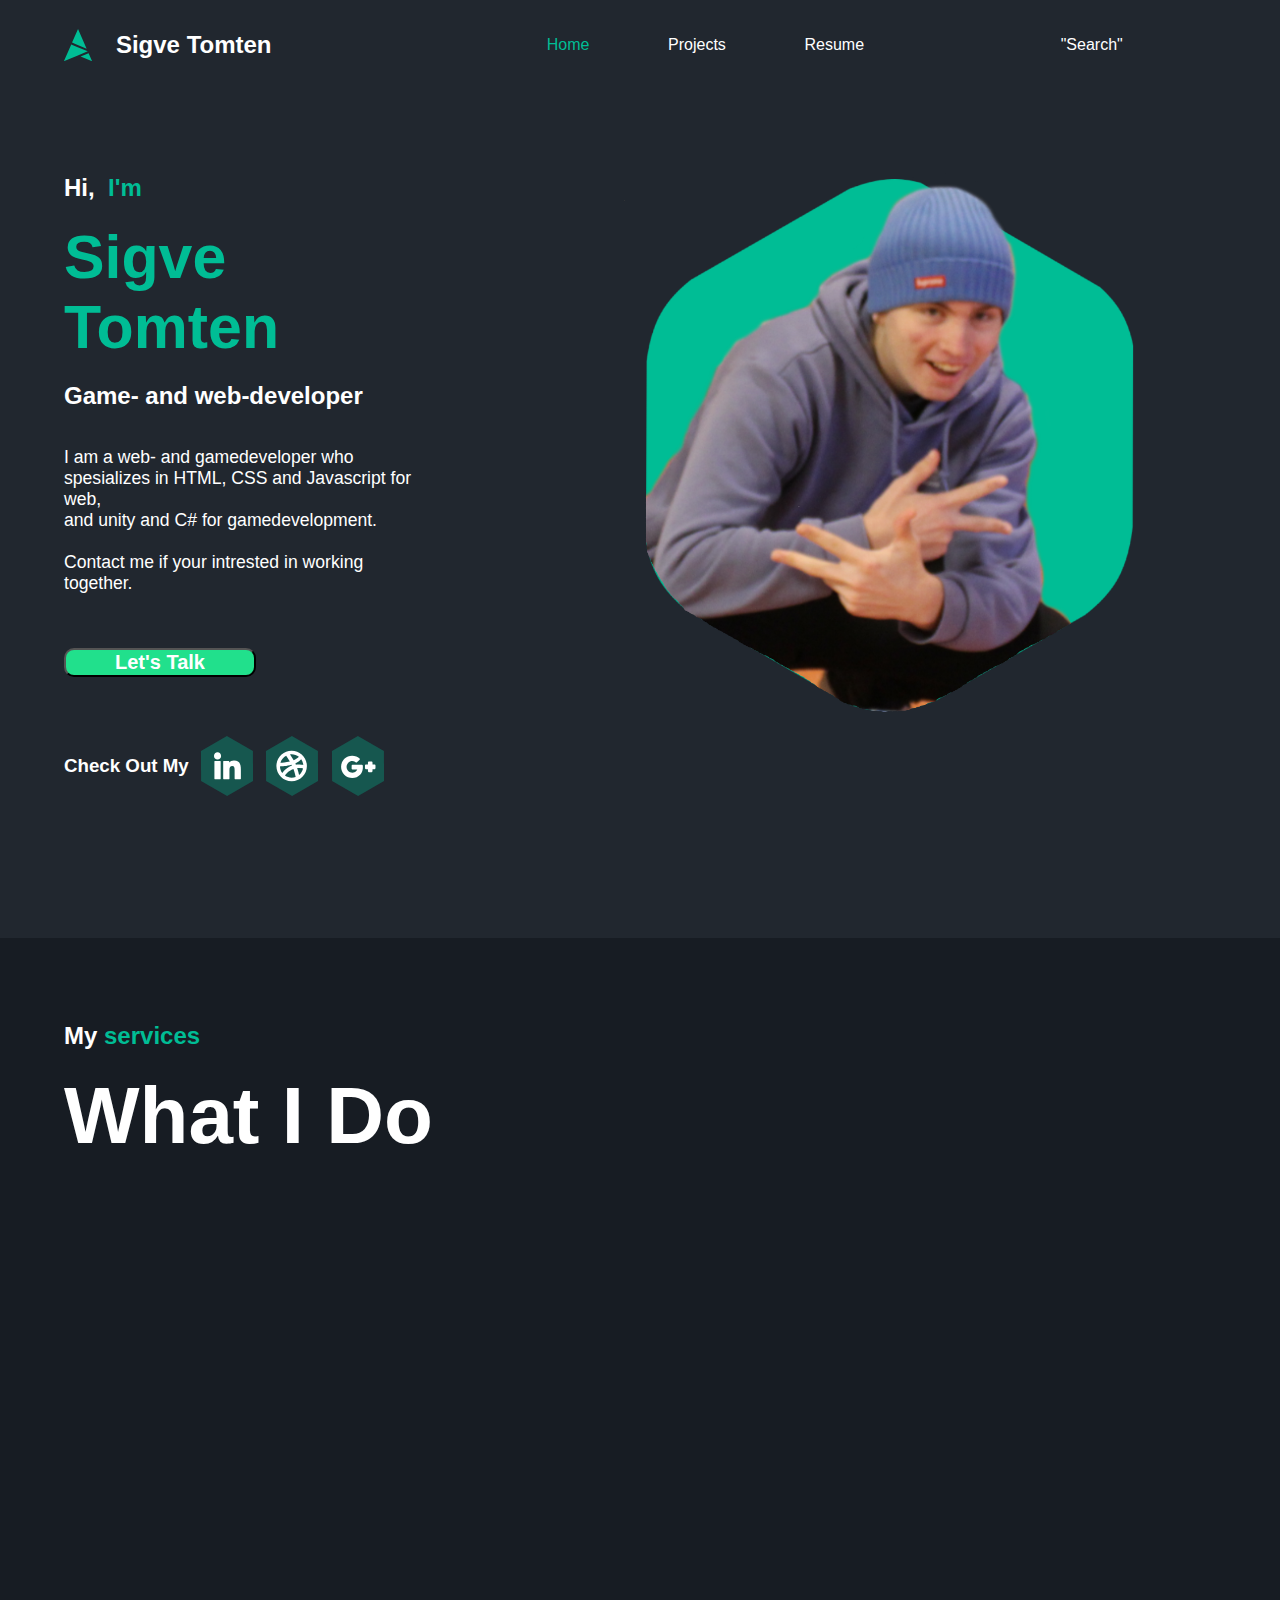
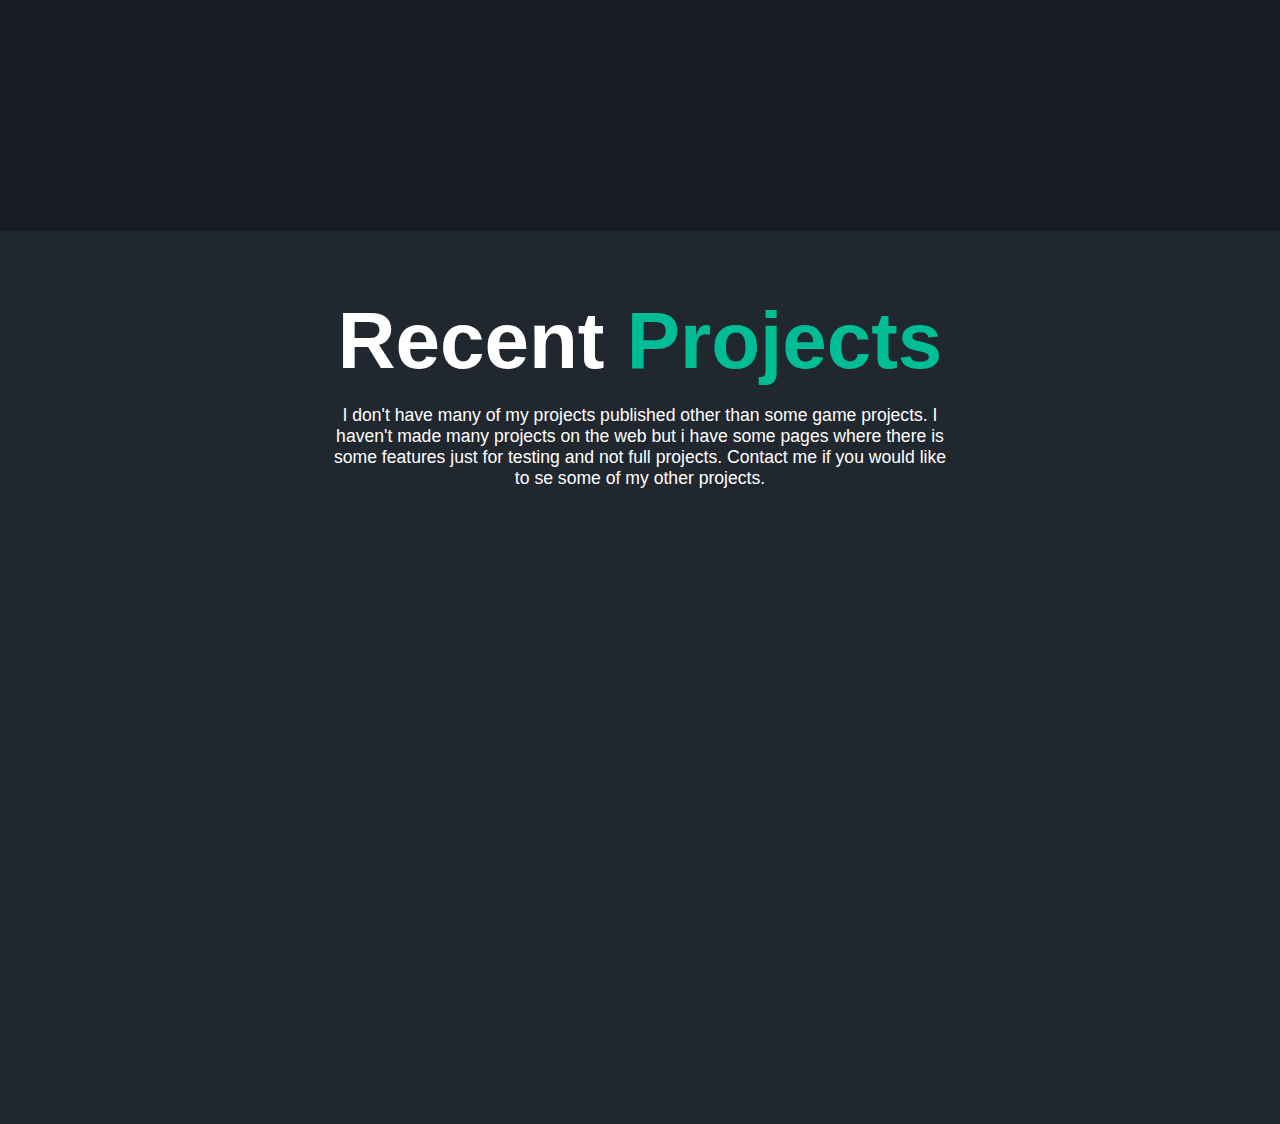
==== index.html @ d253a718 "portfolio" ====
<!DOCTYPE html>
<html lang="en">
<head>
    <meta charset="UTF-8">
    <meta http-equiv="X-UA-Compatible" content="IE=edge">
    <meta name="viewport" content="width=device-width, initial-scale=1.0">
    <link rel="stylesheet" href="css/style.css">
    <script defer src="js/script.js"></script>
    <title>Sigve Tomten</title>
</head>
<body>
    <header id="header">
        <div id="logo">
            <img src="./images/logo.svg" alt="logo" height="35%">
            <h2>&emsp;Sigve Tomten</h2>
        </div>
        <div class="headerElem" style="color: var(--mainColor2)">
            Home
        </div>
        <div class="headerElem">
            Projects
        </div>
        <div class="headerElem">
            Resume
        </div>
        <div id="search">
            "Search"
        </div>
    </header>
    <main id="main">
        <div id="mainStart">
            <div id="welcome">
                <div id="welcomeText">
                    <h2 style="color: var(--textColor)">Hi,&nbsp<span style="color: var(--mainColor2)"> I'm</span></h2>
                    <h1 id="name">Sigve Tomten</h1>
                    <h2 style="color: var(--textColor)">Game- and web-developer</h2>
                    <p style="color: var(--textColor)">
                        I am a web- and gamedeveloper who spesializes in HTML, CSS and Javascript for web,<br>
                        and unity and C# for gamedevelopment.<br><br>
                        Contact me if your intrested in working together.
                    </p>
                    <br>
                    <br>
                    <button id="contact">
                        <h2 style="color: var(--textColor); margin: 0px;">Let's Talk</h2>
                    </button>
                </div>
                <div id="welcomeLinks">
                    <div id="linkText">
                        <h3 style="color: var(--textColor)">Check Out My</h3>
                    </div>
                    <div class="welcomeLinkElem hidden">
                        <img src="./images/linkedin2.svg" alt="linkedin" class="welcomeLinksImg">
                    </div>
                    <div class="welcomeLinkElem hidden">
                        <img src="./images/web2.svg" alt="web" class="welcomeLinksImg">
                    </div>
                    <div class="welcomeLinkElem hidden">
                        <img src="./images/mail2.svg" alt="mail" class="welcomeLinksImg">
                    </div>
                    <div id="welcomeLinksSpace">
                        
                    </div>
                </div>
            </div>
            <div id="portrate">
                <img src="./images/portfolioImage.png" alt="meg" id="portfolioImg" class="hidden">
            </div>
        </div>
        <div class="mainElem">
            <h2 style="color: var(--textColor)">My&nbsp<span style="color: var(--mainColor2)">services</span></h2>
            <p class="bigText">What I Do</p>
            <div class="mainElemHorizontal">
                <div class="mainElemHorizontalElem hidden">
                    <div class="servicesImg">
                        <img src="./images/frontend2.svg" alt="frontend" width="40%">
                    </div>
                    <div class="servicesName">
                        <h2 style="color: var(--textColor); margin: 0px;">Frontend</h2>
                    </div>
                    <div class="servicesDes">
                        <p style="color: var(--textColor); text-align: center; width: 90%;">I do frontend in CSS and HTML, i can animations and general css. This website design and style was made by me.</p>
                    </div>
                </div>
                <div class="mainElemHorizontalElem hidden">
                    <div class="servicesImg">
                        <img src="./images/backend2.svg" alt="backend" width="40%">
                    </div>
                    <div class="servicesName">
                        <h2 style="color: var(--textColor); margin: 0px;">Backend</h2>
                    </div>
                    <div class="servicesDes">
                        <p style="color: var(--textColor); text-align: center; width: 90%;">I do backend in JS and PHP, i have lots of experience with JS and some with PHP. I have also made login pages in PHP before.</p>
                    </div>
                </div>
                <div class="mainElemHorizontalElem hidden">
                    <div class="servicesImg">
                        <img src="./images/game2.svg" alt="game" width="40%">
                    </div>
                    <div class="servicesName">
                        <h2 style="color: var(--textColor); margin: 0px;">GameDev</h2>
                    </div>
                    <div class="servicesDes">
                        <p style="color: var(--textColor); text-align: center; width: 90%;">I have done gamedevelopment in Unity before and Unity is my main platform but im working on leraning Unreal Engine and Blender.</p>
                    </div>
                </div>
            </div>
        </div>
        <div class="mainElem">
            <div class="center">
                <p class="bigText">Recent&nbsp<span style="color: var(--mainColor2)">Projects</span></p>
                <p style="color: var(--textColor); text-align: center; width: 90%;">
                    I don't have many of my projects published other than some game projects. 
                    I haven't made many projects on the web but i have some pages where there is some features just for testing and not full projects.
                    Contact me if you would like to se some of my other projects.
                </p>
            </div>
        </div>
    </main>
    <!--<footer id="footer">
        footer
    </footer>-->
</body>
</html>
---- css/style.css ----
:root {
    --mainColor: #21e08c;
    --mainColor2: #00bd95;
    --accent1: #21272f;
    --accent2: #171c23;
    --textColor: white;
}

body, html {
    margin: 0px;
    padding: 0px;
    overflow-x: hidden;
}

div, p, h1, h2, h3, h4, h5 {
    font-family: 'Gill Sans', 'Gill Sans MT', Calibri, 'Trebuchet MS', sans-serif;
}

p {
    font-size: 1.1rem;
}

body {
    background-color: var(--accent1);
}

/* Scrollbar */
::-webkit-scrollbar {
	width: 5px;
}
::-webkit-scrollbar-track {
	background-color: var(--accent1);
}
::-webkit-scrollbar-thumb {
	background: var(--mainColor);
	border-radius: 20px;
}

.hidden {
	opacity: 0;
	transform: translateX(-100%);
	transition: opacity 1s, filter 1s, transform 1s;
}
.show {
	transform: translateX(0);
	opacity: 1;
}

#header {
    display: flex;
    width: 100vw;
    height: 10vh;
    flex-direction: row;
}

#logo {
    display: flex;
    flex-grow: 3;
    height: 100%;
    justify-content: left;
    align-items: center;
    padding-left: 5vw;
    color: var(--textColor);
}

.headerElem {
    display: flex;
    flex-grow: 1;
    height: 100%;
    justify-content: center;
    align-items: center;
    color: var(--textColor);
}

#search {
    display: flex;
    flex-grow: 4;
    height: 100%;
    justify-content: center;
    align-items: center;
    color: var(--textColor);
}

#mainStart {
    display: flex;
    height: 80vh;
    max-width: 100vw;
    padding: 5vw;
}

#welcome {
    display: flex;
    height: auto;
    width: 50%;
    flex-direction: column;
}

#name {
    color: var(--mainColor2);
    margin: 0px;
    font-size: 3.8rem;
}

#contact {
    height: 6vh;
    width: 15vw;
    border-radius: 10px;
    background-color: var(--mainColor);
    cursor: pointer;
}

#contact:hover {
    height: 7vh;
    width: 16vw;
}

#welcomeText {
    display: flex;
    height: 58vh;
    width: 100%;
    flex-direction: column;
}

#welcomeLinks {
    display: flex;
    height: 20vh;
    width: 100%;
    flex-direction: row;
    justify-content: center;
    align-items: center;
}

#linkText {
    display: flex;
    height: 100%;
    flex-grow: 1;
    justify-content: left;
    align-items: center;
}

.welcomeLinkElem {
    display: flex;
    height: 100%;
    flex-grow: 1;
    justify-content: center;
    align-items: center;
    cursor: pointer;
}

.welcomeLinkElem:nth-child(2) {
    transition-delay: 600ms;
}

.welcomeLinkElem:nth-child(3) {
    transition-delay: 900ms;
}

.welcomeLinkElem:nth-child(4) {
    transition-delay: 1200ms;
}

.welcomeLinksImg {
    height: 60px;
    width: 60px;
    cursor: pointer;
}

.welcomeLinksImg:hover {
    height: 65px;
    width: 65px;
}

#welcomeLinksSpace {
    display: flex;
    height: 100%;
    flex-grow: 7;
}

#portrate {
    padding-left: 15vw;
}

#portfolioImg {
    width: 90%;
    transition-delay: 300ms;
}

.mainElem {
    display: flex;
    padding: 5vw;
    max-width: 100vw;
    min-height: 85vh;
    background-color: var(--accent2);
    flex-direction: column;
}

.mainElem:nth-child(2) {
    background-color: var(--accent2);
}

.mainElem:nth-child(3) {
    background-color: var(--accent1);
}

.bigText {
    color: var(--textColor);
    font-size: 5rem;
    margin: 0px;
    font-weight: 550;
}

.mainElemHorizontal {
    display: flex;
    flex-direction: row;
    justify-content: space-between;
    padding-top: 110px;
    height: 100%;
    width: 90vw;
}

.mainElemHorizontalElem {
    display: flex;
    height: 45vh;
    width: 25vw;
    border-radius: 20px;
    background-color: var(--accent1);
    flex-direction: column;
}

.mainElemHorizontalElem:hover {
    height: 46vh;
    width: 26vw;
}

.mainElemHorizontalElem:nth-child(2) {
    transition-delay: 300ms;
}

.mainElemHorizontalElem:nth-child(3) {
    transition-delay: 600ms;
}

.servicesImg {
    display: flex;
    width: 100%;
    flex-grow: 8;
    justify-content: center;
    align-items: center;
}

.servicesName {
    display: flex;
    width: 100%;
    flex-grow: 2;
    justify-content: center;
    align-items: center;
}

.servicesDes {
    display: flex;
    width: 100%;
    flex-grow: 1;
    justify-content: center;
    align-items: center;
}

.center {
    display: flex;
    width: 60%;
    height: fit-content;
    justify-content: center;
    align-self: center;
    align-items: center;
    flex-direction: column;
}
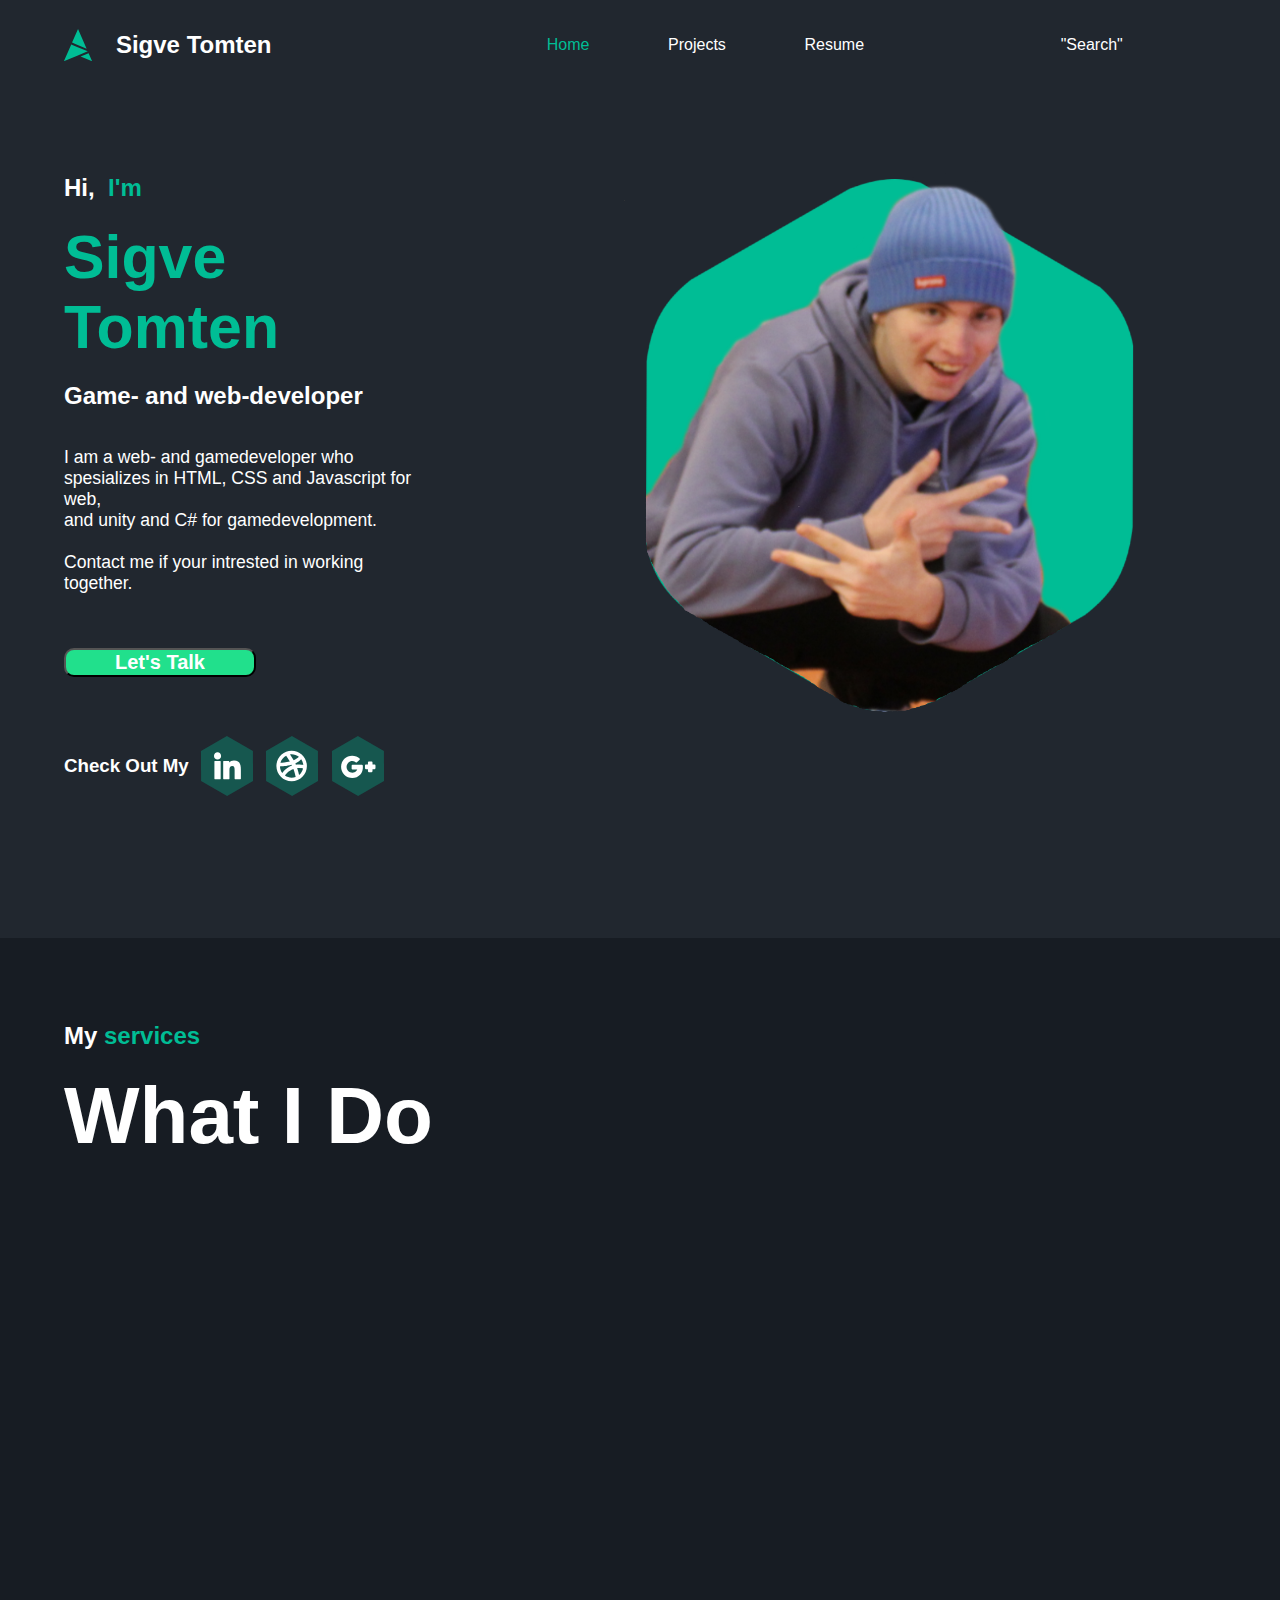
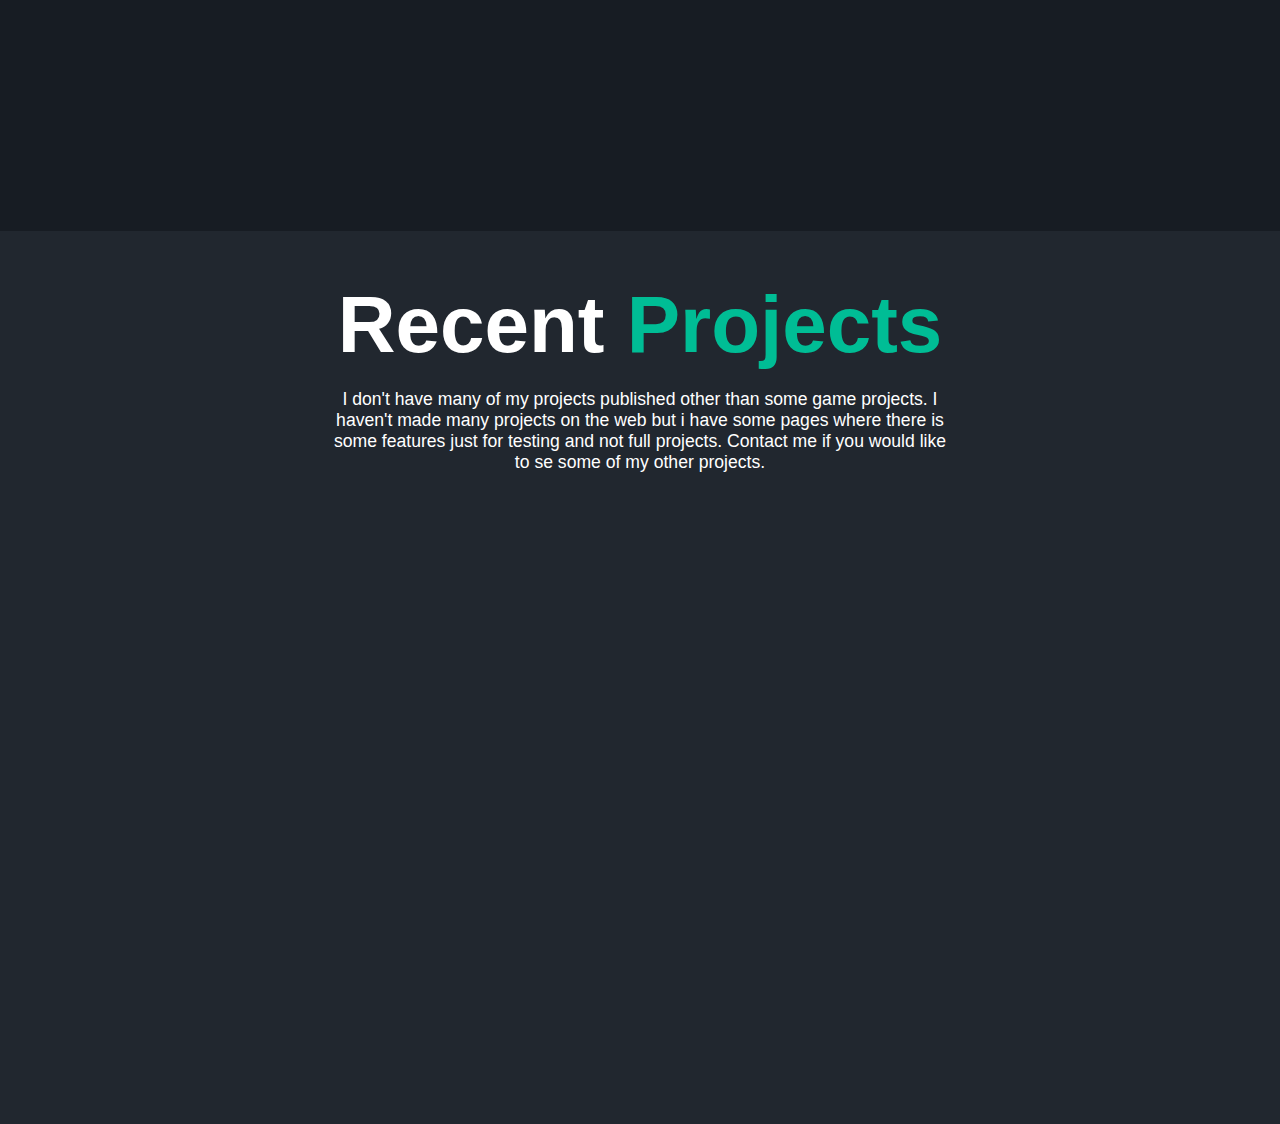
==== commit 42926385: "added projects" ====
--- a/index.html
+++ b/index.html
@@ -115,6 +115,23 @@
                     Contact me if you would like to se some of my other projects.
                 </p>
             </div>
+            <div class="mainProjects">
+                <a href="https://2derp4you.itch.io/big-chungus-game" class="dontShowLink">
+                    <div class="projects BigChungusGame hidden">
+                        <h2 class="projectHeaders">BIG CHUNGUS GAME</h2>
+                    </div>
+                </a>
+                <a href="https://2derp4you.itch.io/geography-game" class="dontShowLink">
+                    <div class="projects GeographyGame hidden">
+                        <h2 class="projectHeaders">GEOGRAPHY GAME</h2>
+                    </div>
+                </a>
+                <a href="https://skole.2derp4you.com" class="dontShowLink">
+                    <div class="projects SchoolProjects hidden">
+                        <h2 class="projectHeaders">SCHOOL PROJECTS</h2>
+                    </div>
+                </a>
+            </div>
         </div>
     </main>
     <!--<footer id="footer">
--- a/css/style.css
+++ b/css/style.css
@@ -24,7 +24,6 @@
     background-color: var(--accent1);
 }
 
-/* Scrollbar */
 ::-webkit-scrollbar {
 	width: 5px;
 }
@@ -44,6 +43,10 @@
 .show {
 	transform: translateX(0);
 	opacity: 1;
+}
+
+.dontShowLink {
+    text-decoration: none !important;
 }
 
 #header {
@@ -267,9 +270,60 @@
 .center {
     display: flex;
     width: 60%;
-    height: fit-content;
+    height: 20vh;
     justify-content: center;
     align-self: center;
     align-items: center;
     flex-direction: column;
+}
+
+.mainProjects {
+    display: flex;
+    width: 100%;
+    height: 65vh;
+    justify-content: space-between;
+    align-items: center;
+}
+
+.projects {
+    display: flex;
+    width: 25vw;
+    height: 25vh;
+    cursor: pointer;
+    text-align: center;
+    justify-content: center;
+    align-items: center;
+    border-radius: 15px;
+}
+
+.projects:hover {
+    width: 26vw;
+    height: 26vh;
+}
+
+.BigChungusGame {
+    transition-delay: 300ms;
+    background-image: url(../images/BigChungusGame.png);
+    background-repeat: no-repeat;
+    background-size: 100% 100%;
+}
+
+.GeographyGame {
+    transition-delay: 600ms;
+    background-image: url(../images/GeographyGame.png);
+    background-repeat: no-repeat;
+    background-size: 100% 100%;
+}
+
+.SchoolProjects {
+    transition-delay: 900ms;
+    background-image: url(../images/SchoolProjects.png);
+    background-repeat: no-repeat;
+    background-size: 100% 100%;
+}
+
+.projectHeaders {
+    color: var(--textColor);
+    font-weight: bold;
+    text-shadow: 2px 2px black;
 }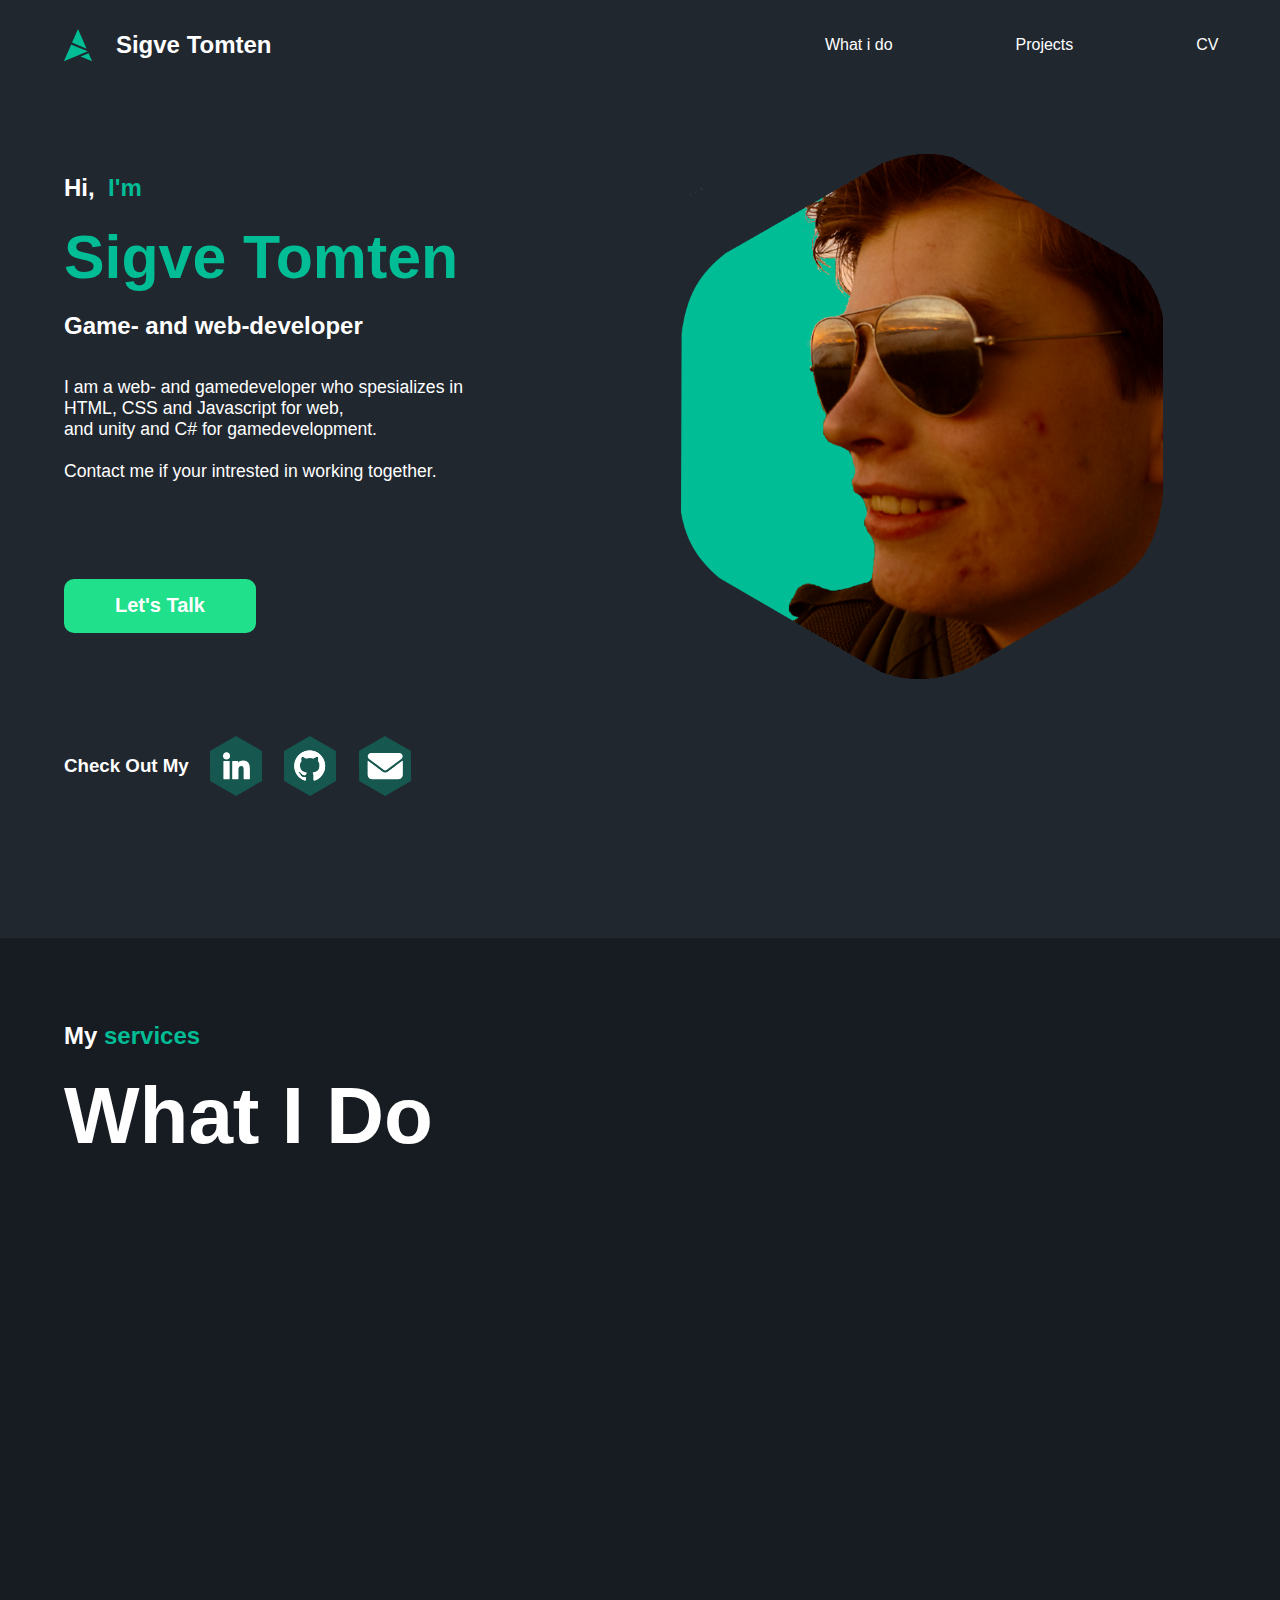
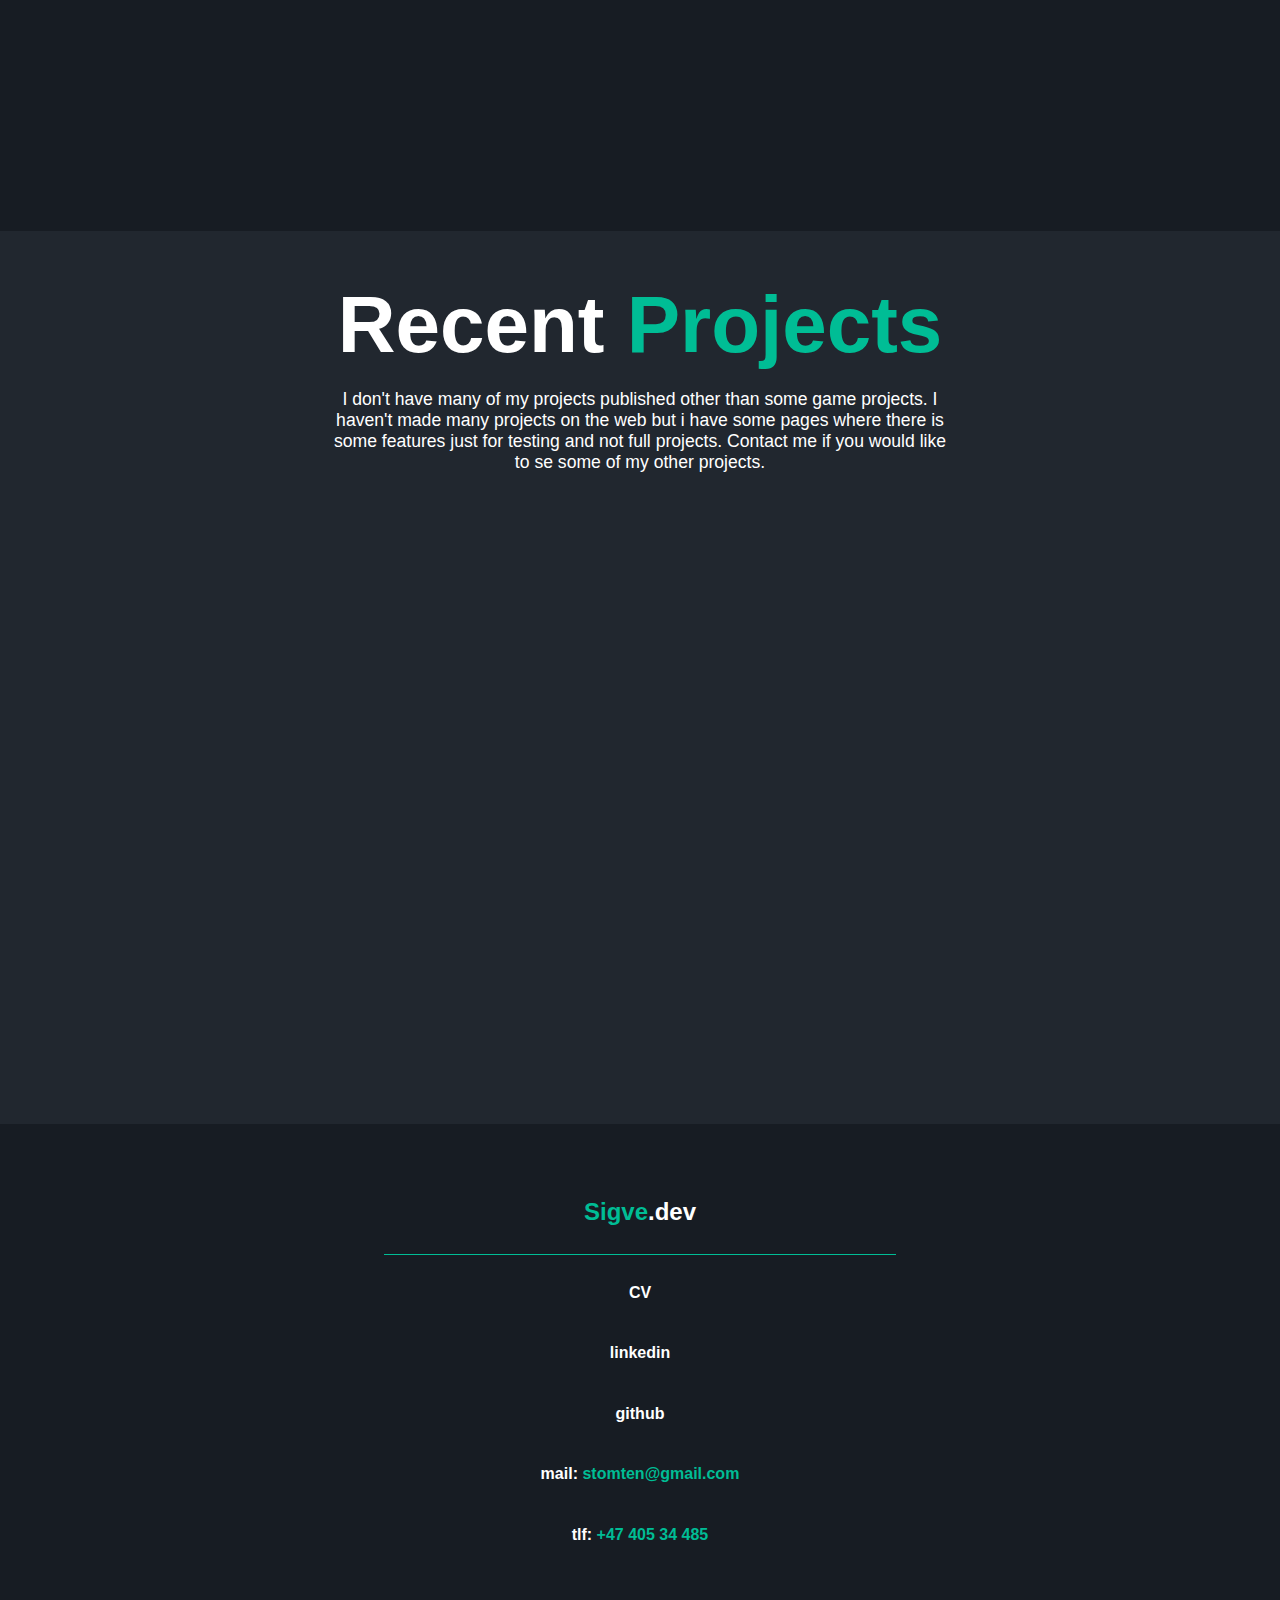
==== commit e2de39c9: "much new yes" ====
--- a/index.html
+++ b/index.html
@@ -7,6 +7,7 @@
     <link rel="stylesheet" href="css/style.css">
     <script defer src="js/script.js"></script>
     <title>Sigve Tomten</title>
+    <link rel="icon" type="image/x-icon" href="./images/logo.svg">
 </head>
 <body>
     <header id="header">
@@ -14,17 +15,26 @@
             <img src="./images/logo.svg" alt="logo" height="35%">
             <h2>&emsp;Sigve Tomten</h2>
         </div>
-        <div class="headerElem" style="color: var(--mainColor2)">
-            Home
+        <div class="headerElem">
         </div>
         <div class="headerElem">
-            Projects
         </div>
         <div class="headerElem">
-            Resume
         </div>
-        <div id="search">
-            "Search"
+        <div class="headerElem">
+            <a href="#whatIDo">
+                What i do
+            </a>
+        </div>
+        <div class="headerElem">
+            <a href="#projects">
+                Projects
+            </a>
+        </div>
+        <div class="headerElem">
+            <a href="./pages/cv.html">
+                CV
+            </a>
         </div>
     </header>
     <main id="main">
@@ -41,9 +51,11 @@
                     </p>
                     <br>
                     <br>
-                    <button id="contact">
-                        <h2 style="color: var(--textColor); margin: 0px;">Let's Talk</h2>
-                    </button>
+                    <div id="contactDiv">
+                        <button id="contact">
+                            <h2 style="color: var(--textColor); margin: 0px;">Let's Talk</h2>
+                        </button>
+                    </div>
                 </div>
                 <div id="welcomeLinks">
                     <div id="linkText">
@@ -53,10 +65,10 @@
                         <img src="./images/linkedin2.svg" alt="linkedin" class="welcomeLinksImg">
                     </div>
                     <div class="welcomeLinkElem hidden">
-                        <img src="./images/web2.svg" alt="web" class="welcomeLinksImg">
+                        <img src="./images/github.svg" alt="web" class="welcomeLinksImg">
                     </div>
                     <div class="welcomeLinkElem hidden">
-                        <img src="./images/mail2.svg" alt="mail" class="welcomeLinksImg">
+                        <img src="./images/mail4.svg" alt="mail" class="welcomeLinksImg">
                     </div>
                     <div id="welcomeLinksSpace">
                         
@@ -64,10 +76,10 @@
                 </div>
             </div>
             <div id="portrate">
-                <img src="./images/portfolioImage.png" alt="meg" id="portfolioImg" class="hidden">
+                <img src="./images/portfolioImage2.png" alt="meg" id="portfolioImg" class="hidden">
             </div>
         </div>
-        <div class="mainElem">
+        <div class="mainElem" id="whatIDo">
             <h2 style="color: var(--textColor)">My&nbsp<span style="color: var(--mainColor2)">services</span></h2>
             <p class="bigText">What I Do</p>
             <div class="mainElemHorizontal">
@@ -106,7 +118,7 @@
                 </div>
             </div>
         </div>
-        <div class="mainElem">
+        <div class="mainElem" id="projects">
             <div class="center">
                 <p class="bigText">Recent&nbsp<span style="color: var(--mainColor2)">Projects</span></p>
                 <p style="color: var(--textColor); text-align: center; width: 90%;">
@@ -134,8 +146,24 @@
             </div>
         </div>
     </main>
-    <!--<footer id="footer">
-        footer
-    </footer>-->
+    <footer id="footer">
+        <h2 style="color: var(--textColor)"><span style="color: var(--mainColor2)">Sigve</span>.dev</h2>
+        <hr id="footerHR">
+        <h4 style="color: var(--textColor)">
+            <a href="./pages/cv.html">CV</a>
+        </h4>
+        <h4 style="color: var(--textColor)">
+            <a href="https://www.linkedin.com/in/sigve-tomten-44754424b/">linkedin</a>
+        </h4>
+        <h4 style="color: var(--textColor)">
+            <a href="https://github.com/2derp4you">github</a>
+        </h4>
+        <h4 style="color: var(--textColor)">
+            mail:&nbsp<span style="color: var(--mainColor2)">stomten@gmail.com</span>
+        </h4>
+        <h4 style="color: var(--textColor)">
+            tlf:&nbsp<span style="color: var(--mainColor2)">+47 405 34 485</span>
+        </h4>
+    </footer>
 </body>
 </html>--- a/css/style.css
+++ b/css/style.css
@@ -3,7 +3,12 @@
     --mainColor2: #00bd95;
     --accent1: #21272f;
     --accent2: #171c23;
+    --accent3: #20d486;
     --textColor: white;
+}
+
+* {
+    scroll-behavior: smooth;
 }
 
 body, html {
@@ -35,6 +40,26 @@
 	border-radius: 20px;
 }
 
+a:link {
+    color: var(--textColor);
+    text-decoration: none;
+}
+
+a:visited {
+    color: var(--textColor);
+    text-decoration: none;
+}
+
+a:hover {
+    color: var(--textColor);
+    text-decoration: none;
+}
+  
+a:active {
+    color: var(--textColor);
+    text-decoration: none;
+}
+
 .hidden {
 	opacity: 0;
 	transform: translateX(-100%);
@@ -58,7 +83,7 @@
 
 #logo {
     display: flex;
-    flex-grow: 3;
+    flex-grow: 1;
     height: 100%;
     justify-content: left;
     align-items: center;
@@ -66,18 +91,13 @@
     color: var(--textColor);
 }
 
+#logo:hover {
+    cursor: pointer;
+}
+
 .headerElem {
     display: flex;
     flex-grow: 1;
-    height: 100%;
-    justify-content: center;
-    align-items: center;
-    color: var(--textColor);
-}
-
-#search {
-    display: flex;
-    flex-grow: 4;
     height: 100%;
     justify-content: center;
     align-items: center;
@@ -102,6 +122,13 @@
     color: var(--mainColor2);
     margin: 0px;
     font-size: 3.8rem;
+}
+
+#contactDiv {
+    display: flex;
+    height: 20vw;
+    justify-content: left;
+    align-items: center;
 }
 
 #contact {
@@ -110,11 +137,11 @@
     border-radius: 10px;
     background-color: var(--mainColor);
     cursor: pointer;
+    border: 0px;
 }
 
 #contact:hover {
-    height: 7vh;
-    width: 16vw;
+    background-color: var(--accent3);
 }
 
 #welcomeText {
@@ -166,11 +193,13 @@
     height: 60px;
     width: 60px;
     cursor: pointer;
+    margin: 2.5px;
 }
 
 .welcomeLinksImg:hover {
     height: 65px;
     width: 65px;
+    margin: 0px;
 }
 
 #welcomeLinksSpace {
@@ -228,11 +257,13 @@
     border-radius: 20px;
     background-color: var(--accent1);
     flex-direction: column;
+    margin: 0.5vh 0.5vw;
 }
 
 .mainElemHorizontalElem:hover {
     height: 46vh;
     width: 26vw;
+    margin: 0px;
 }
 
 .mainElemHorizontalElem:nth-child(2) {
@@ -288,7 +319,8 @@
 .projects {
     display: flex;
     width: 25vw;
-    height: 25vh;
+    height: 15vw;
+    margin: 0.5vw;
     cursor: pointer;
     text-align: center;
     justify-content: center;
@@ -298,32 +330,90 @@
 
 .projects:hover {
     width: 26vw;
-    height: 26vh;
+    height: 16vw;
+    margin: 0vw;
 }
 
 .BigChungusGame {
     transition-delay: 300ms;
     background-image: url(../images/BigChungusGame.png);
     background-repeat: no-repeat;
-    background-size: 100% 100%;
+    background-size: 100%;
 }
 
 .GeographyGame {
     transition-delay: 600ms;
     background-image: url(../images/GeographyGame.png);
     background-repeat: no-repeat;
-    background-size: 100% 100%;
+    background-size: 100%;
 }
 
 .SchoolProjects {
     transition-delay: 900ms;
     background-image: url(../images/SchoolProjects.png);
     background-repeat: no-repeat;
-    background-size: 100% 100%;
+    background-size: 100%;
 }
 
 .projectHeaders {
     color: var(--textColor);
     font-weight: bold;
     text-shadow: 2px 2px black;
+}
+
+#footer {
+    display: flex;
+    flex-direction: column;
+    height: 55vh;
+    width: 100vw;
+    justify-content: center;
+    align-items: center;
+    background-color: var(--accent2);
+}
+
+#footerHR {
+    display: block;
+    background-color: var(--mainColor2);
+    color: var(--mainColor2);
+    height: 1px;
+    border-width: 0px;
+    width: 40vw;
+}
+
+/*CV*/
+#cvPage {
+    display: flex;
+    flex-direction: column;
+    width: 100vw;
+    height: fit-content;
+    justify-content: center;
+    align-items: center;
+}
+
+#cvView {
+    display: flex;
+    align-self: center;
+    justify-self: center;
+    width: 42vw;
+    height: 59.4vw;
+}
+
+#cvImage {
+    height: 100%;
+    width: 100%;
+}
+
+#backButton {
+    display: flex;
+    position: relative;
+    top: 10px;
+    left: 20px;
+}
+
+.shortSpacer {
+    display: flex;
+    width: 100vw;
+    height: 5vh;
+    background-color: var(--accent2);
+    flex-direction: column;
 }